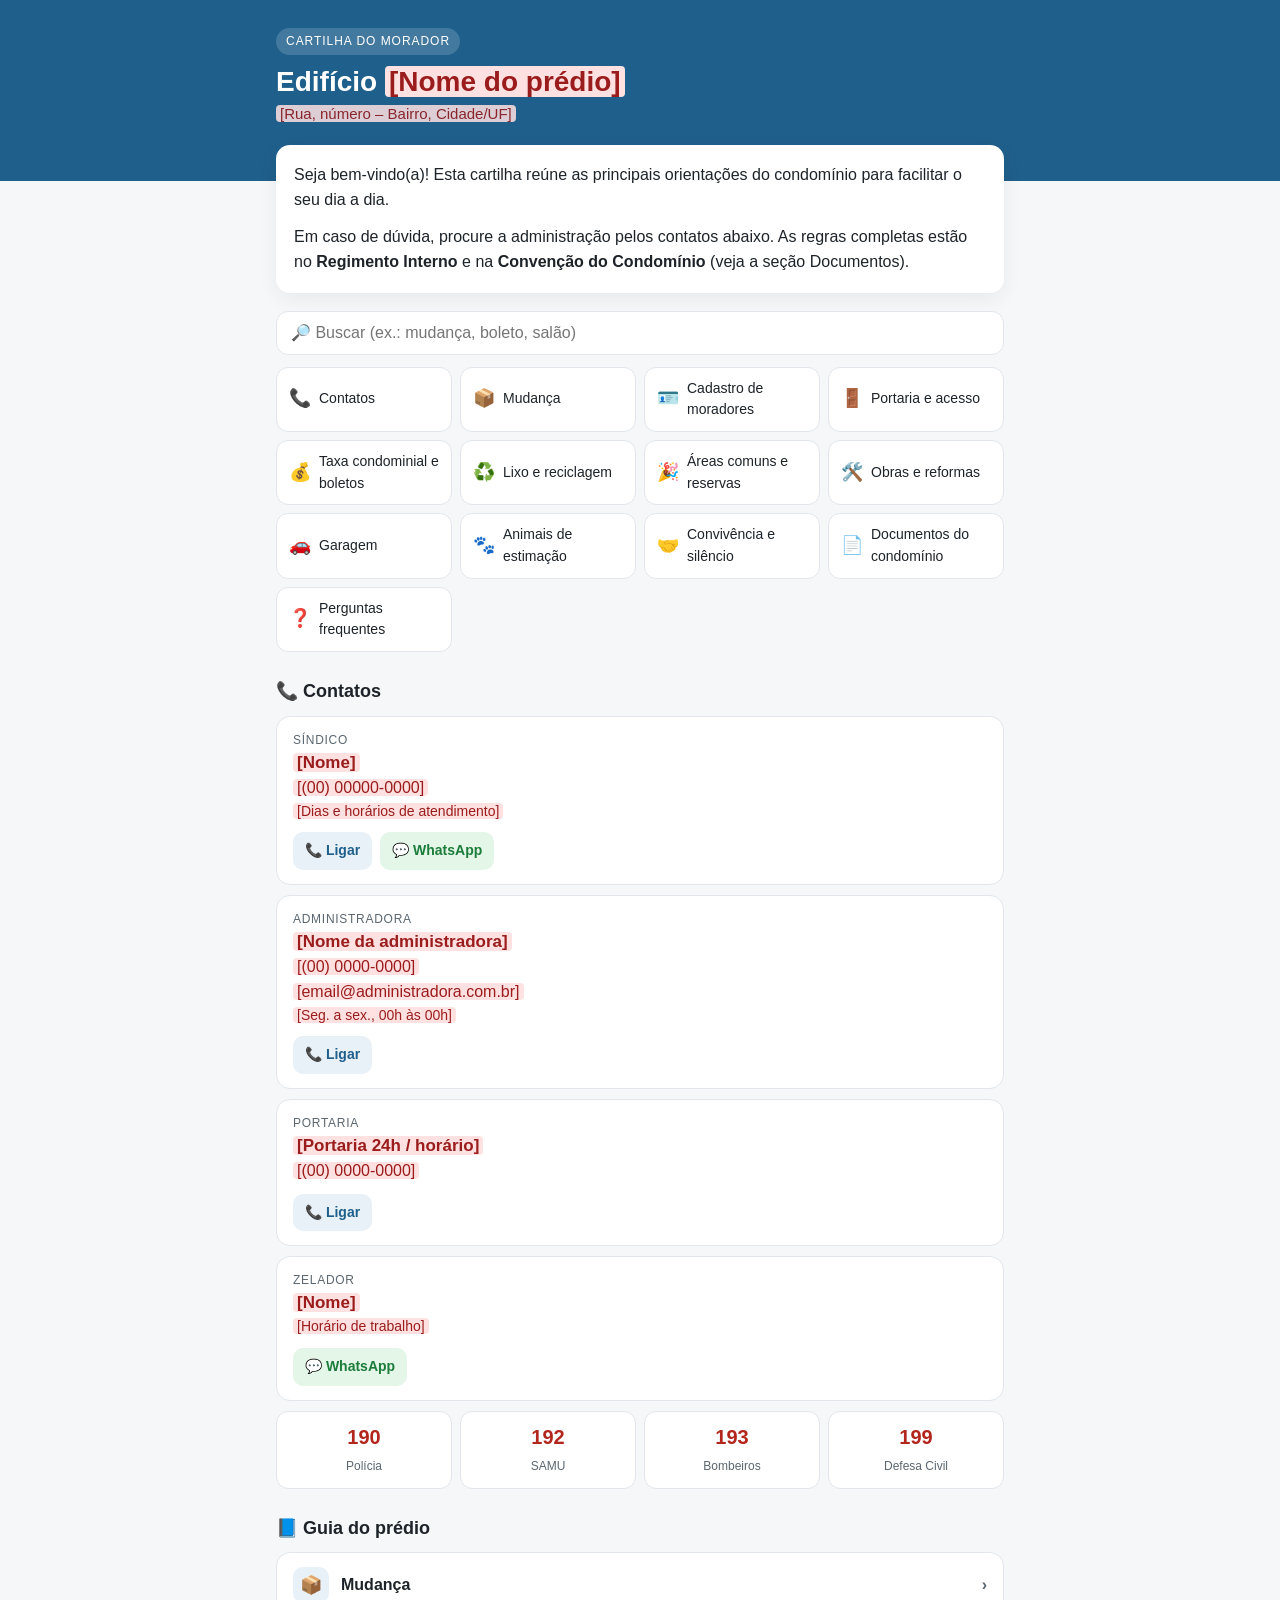
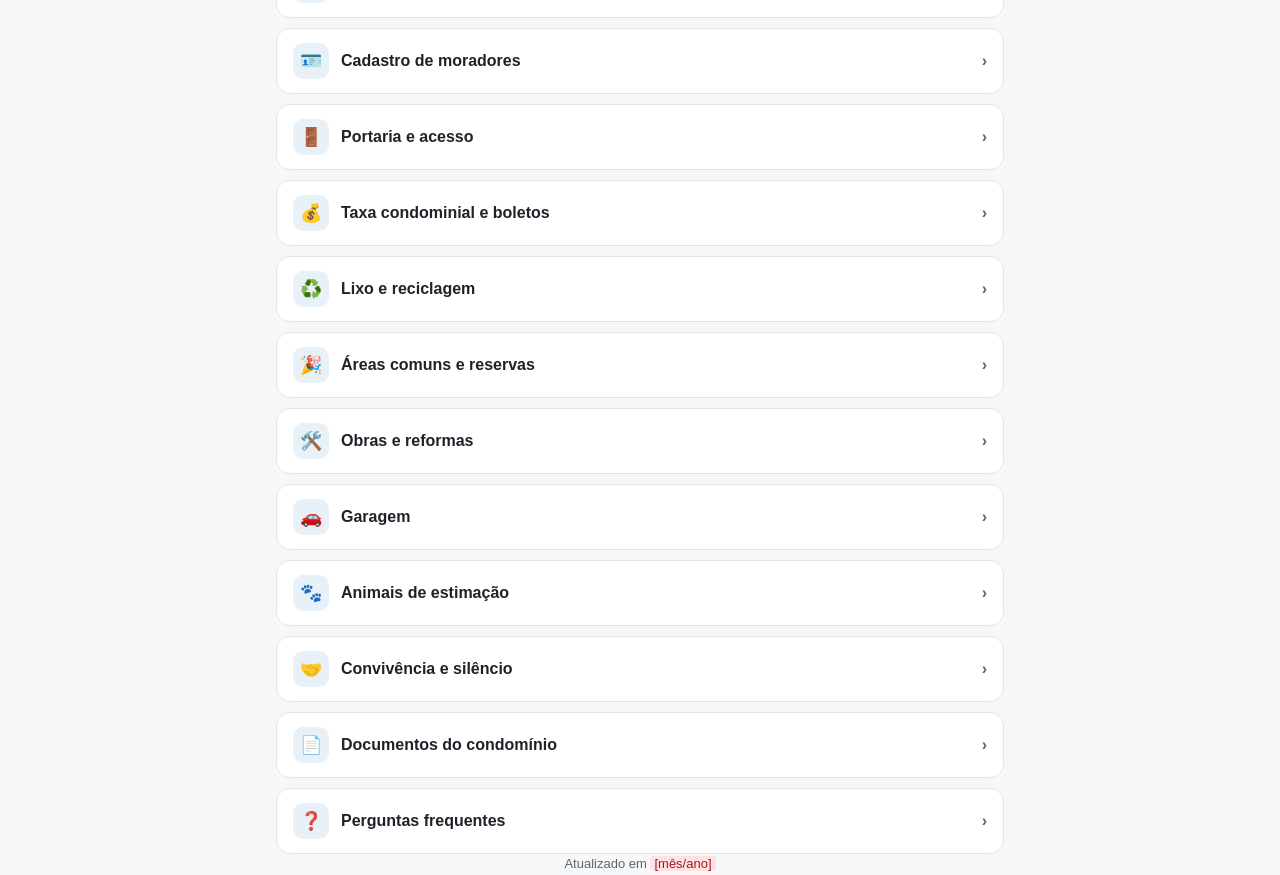
==== larcobaleno/index.html @ ea783a0e "Create index.html" ====
<!DOCTYPE html>
<html lang="pt-BR">
<head>
<meta charset="utf-8">
<meta name="viewport" content="width=device-width, initial-scale=1">
<meta name="robots" content="noindex">
<title>Cartilha do Morador</title>
<link rel="stylesheet" href="../assets/cartilha.css">
</head>
<body>

<header class="topo">
  <div class="wrap">
    <span class="selo">Cartilha do Morador</span>
    <h1 id="predio"></h1>
    <p class="endereco" id="endereco"></p>
  </div>
</header>

<main class="wrap">
  <section class="boas-vindas" id="boas-vindas"></section>

  <div class="busca">
    <input id="campo-busca" type="search" placeholder="🔎 Buscar (ex.: mudança, boleto, salão)" aria-label="Buscar na cartilha">
  </div>

  <nav class="atalhos" id="atalhos"></nav>

  <h2 class="titulo-bloco" id="contatos">📞 Contatos</h2>
  <div class="contatos" id="lista-contatos"></div>
  <div class="emergencia" id="emergencia"></div>

  <h2 class="titulo-bloco">📘 Guia do prédio</h2>
  <div class="secoes" id="secoes"></div>
  <p class="vazio" id="vazio">Nada encontrado. Fale com a administração pelos contatos acima.</p>
</main>

<footer class="wrap">
  Atualizado em <span id="atualizado"></span>
</footer>

<script>
/* =====================================================================
   CONTEÚDO DA CARTILHA — edite só esta parte.
   - Tudo entre [colchetes] aparece destacado em vermelho até ser preenchido.
   - Use *texto* para negrito.
   - Para remover um item, apague a linha inteira (incluindo a vírgula).
   - Para remover uma seção, apague o bloco { ... } dela.
   ===================================================================== */
window.CARTILHA = {
  predio: "Edifício [Nome do prédio]",
  endereco: "[Rua, número – Bairro, Cidade/UF]",
  atualizadoEm: "[mês/ano]",

  boasVindas: [
    "Seja bem-vindo(a)! Esta cartilha reúne as principais orientações do condomínio para facilitar o seu dia a dia.",
    "Em caso de dúvida, procure a administração pelos contatos abaixo. As regras completas estão no *Regimento Interno* e na *Convenção do Condomínio* (veja a seção Documentos)."
  ],

  contatos: [
    { funcao: "Síndico", nome: "[Nome]", telefone: "[(00) 00000-0000]", whatsapp: "[(00) 00000-0000]", email: "", horario: "[Dias e horários de atendimento]" },
    { funcao: "Administradora", nome: "[Nome da administradora]", telefone: "[(00) 0000-0000]", whatsapp: "", email: "[email@administradora.com.br]", horario: "[Seg. a sex., 00h às 00h]" },
    { funcao: "Portaria", nome: "[Portaria 24h / horário]", telefone: "[(00) 0000-0000]", whatsapp: "", email: "", horario: "" },
    { funcao: "Zelador", nome: "[Nome]", telefone: "", whatsapp: "[(00) 00000-0000]", email: "", horario: "[Horário de trabalho]" }
  ],

  emergencia: [
    { numero: "190", nome: "Polícia" },
    { numero: "192", nome: "SAMU" },
    { numero: "193", nome: "Bombeiros" },
    { numero: "199", nome: "Defesa Civil" }
  ],

  secoes: [
    {
      id: "mudanca", icone: "📦", titulo: "Mudança",
      itens: [
        "Agende com antecedência mínima de [X dias] pelo [canal: portaria / administradora / app].",
        "Dias e horários permitidos: [ex.: seg. a sáb., 00h às 00h].",
        "Elevador de uso: [qual elevador] — protegido com [mantas/capa] antes do início.",
        "Informe a placa do caminhão e os nomes dos carregadores à portaria."
      ],
      aviso: "[Taxa ou caução de mudança, se houver. Apague esta linha se não houver.]"
    },
    {
      id: "cadastro", icone: "🪪", titulo: "Cadastro de moradores",
      itens: [
        "Todo novo morador (proprietário ou inquilino) deve preencher a ficha de cadastro em até [X dias].",
        "Documentos solicitados: [ex.: RG/CPF de todos os moradores, contrato de locação, dados dos veículos].",
        "Entregar em: [portaria / e-mail / formulário online].",
        "Atualize o cadastro sempre que houver mudança de moradores, veículos ou contatos."
      ],
      links: [{ texto: "Ficha de cadastro", url: "[link do formulário]" }]
    },
    {
      id: "portaria", icone: "🚪", titulo: "Portaria e acesso",
      itens: [
        "Acesso de moradores: [tag / biometria / reconhecimento facial / chave].",
        "Visitantes: [como são anunciados e liberados].",
        "Prestadores de serviço: [autorização prévia, horários permitidos].",
        "Entregas e encomendas: [onde ficam e como retirar].",
        "Perda de tag/controle: [como solicitar segunda via e valor]."
      ]
    },
    {
      id: "taxa", icone: "💰", titulo: "Taxa condominial e boletos",
      itens: [
        "Vencimento: todo dia [00].",
        "O boleto é enviado por [e-mail / app / impresso na portaria].",
        "Segunda via: [site/app da administradora ou contato].",
        "Em caso de locação, combine com o proprietário quem paga cada despesa."
      ],
      aviso: "[Multa e juros por atraso conforme a convenção — confirme os percentuais.]"
    },
    {
      id: "lixo", icone: "♻️", titulo: "Lixo e reciclagem",
      itens: [
        "Lixo orgânico: [onde descartar e horários].",
        "Recicláveis: [local e separação].",
        "Itens grandes (móveis, entulho): [orientação — não deixar nas áreas comuns].",
        "Óleo de cozinha, pilhas e eletrônicos: [ponto de descarte, se houver]."
      ]
    },
    {
      id: "areas-comuns", icone: "🎉", titulo: "Áreas comuns e reservas",
      itens: [
        "Salão de festas: reserva por [canal], com [X dias] de antecedência. Taxa: [valor ou 'sem taxa'].",
        "Churrasqueira: [regras de reserva e uso].",
        "Academia / piscina: [horários e regras].",
        "Limite de convidados: [número], com lista entregue à portaria.",
        "Horário de encerramento de eventos: [00h]."
      ]
    },
    {
      id: "obras", icone: "🛠️", titulo: "Obras e reformas",
      itens: [
        "Comunique a administração *antes* de iniciar qualquer obra.",
        "Pela norma ABNT NBR 16280, reformas que possam afetar a estrutura, as instalações ou a segurança da edificação exigem plano de reforma com responsável técnico (ART ou RRT).",
        "Horários permitidos para obras com barulho: [ex.: seg. a sex., 00h às 00h; sáb., 00h às 00h].",
        "Retirada de entulho: [como e onde]."
      ]
    },
    {
      id: "garagem", icone: "🚗", titulo: "Garagem",
      itens: [
        "Vagas: [demarcadas / livres / por sorteio].",
        "Cadastre seus veículos na administração.",
        "Não é permitido [ex.: guardar objetos na vaga, lavar veículos — confira o regimento].",
        "Bicicletário: [local e regras]."
      ]
    },
    {
      id: "animais", icone: "🐾", titulo: "Animais de estimação",
      itens: [
        "Circulação nas áreas comuns: [no colo / com guia / pelo elevador de serviço].",
        "Recolha sempre os dejetos do animal.",
        "[Outras regras do regimento sobre animais.]"
      ]
    },
    {
      id: "convivencia", icone: "🤝", titulo: "Convivência e silêncio",
      itens: [
        "Horário de silêncio: [00h às 00h].",
        "Não é permitido estender roupas ou objetos nas janelas e sacadas [confirme no regimento].",
        "Reclamações e sugestões: [canal oficial — livro de ocorrências, app, e-mail]."
      ]
    },
    {
      id: "documentos", icone: "📄", titulo: "Documentos do condomínio",
      itens: [
        "As regras completas estão nos documentos abaixo. Em caso de divergência, valem a Convenção e o Regimento Interno."
      ],
      links: [
        { texto: "Regimento Interno", url: "[link do PDF]" },
        { texto: "Convenção do Condomínio", url: "[link do PDF]" }
      ]
    },
    {
      id: "faq", icone: "❓", titulo: "Perguntas frequentes",
      itens: [
        "*Perdi meu boleto, o que faço?* [resposta]",
        "*Como libero a entrada de um prestador?* [resposta]",
        "*Onde vejo os avisos do condomínio?* [mural / grupo / app]"
      ]
    }
  ]
};
</script>
<script src="../assets/secoes-comuns.js"></script>
<script src="../assets/cartilha.js"></script>
</body>
</html>
---- assets/cartilha.css ----
:root {
  --cor: #1f5f8b;          /* cor principal — troque se quiser a identidade da empresa */
  --cor-clara: #e8f1f8;
  --texto: #1d2329;
  --texto-suave: #5b6670;
  --fundo: #f6f7f9;
  --cartao: #ffffff;
  --borda: #e2e6ea;
  --alerta: #fff4d6;
  --alerta-borda: #e9c46a;
  --raio: 14px;
}

* { box-sizing: border-box; }

html { scroll-behavior: smooth; }

body {
  margin: 0;
  font-family: -apple-system, BlinkMacSystemFont, "Segoe UI", Roboto, "Helvetica Neue", Arial, sans-serif;
  background: var(--fundo);
  color: var(--texto);
  line-height: 1.55;
  font-size: 16px;
  -webkit-text-size-adjust: 100%;
}

.wrap { max-width: 760px; margin: 0 auto; padding: 0 16px; }

/* Cabeçalho */
header.topo {
  background: var(--cor);
  color: #fff;
  padding: 28px 0 56px;
}
.topo .selo {
  display: inline-block;
  font-size: 12px;
  letter-spacing: .08em;
  text-transform: uppercase;
  background: rgba(255,255,255,.16);
  padding: 4px 10px;
  border-radius: 999px;
}
.topo h1 { margin: 10px 0 4px; font-size: 28px; line-height: 1.2; }
.topo .endereco { margin: 0; opacity: .85; font-size: 15px; }

/* Boas-vindas */
.boas-vindas {
  background: var(--cartao);
  border-radius: var(--raio);
  padding: 18px 18px 6px;
  margin-top: -36px;
  box-shadow: 0 6px 20px rgba(0,0,0,.06);
}
.boas-vindas p { margin: 0 0 12px; }

/* Busca */
.busca { margin: 18px 0 8px; }
.busca input {
  width: 100%;
  font-size: 16px;
  padding: 12px 14px;
  border: 1px solid var(--borda);
  border-radius: 12px;
  background: var(--cartao);
}
.busca input:focus { outline: 2px solid var(--cor); border-color: transparent; }

/* Atalhos */
.atalhos {
  display: grid;
  grid-template-columns: repeat(auto-fill, minmax(150px, 1fr));
  gap: 8px;
  margin: 12px 0 20px;
}
.atalhos a {
  display: flex; align-items: center; gap: 8px;
  background: var(--cartao);
  border: 1px solid var(--borda);
  border-radius: 12px;
  padding: 10px 12px;
  color: var(--texto);
  text-decoration: none;
  font-size: 14px;
}
.atalhos a:active { background: var(--cor-clara); }
.atalhos .ic { font-size: 18px; }

h2.titulo-bloco { font-size: 18px; margin: 26px 0 10px; }

/* Contatos */
.contatos { display: grid; gap: 10px; }
.contato {
  background: var(--cartao);
  border: 1px solid var(--borda);
  border-radius: var(--raio);
  padding: 14px 16px;
}
.contato .funcao { font-size: 12px; text-transform: uppercase; letter-spacing: .06em; color: var(--texto-suave); }
.contato .nome { font-weight: 600; font-size: 17px; }
.contato .horario { font-size: 14px; color: var(--texto-suave); }
.contato .acoes { display: flex; flex-wrap: wrap; gap: 8px; margin-top: 10px; }
.btn {
  display: inline-flex; align-items: center; gap: 6px;
  padding: 8px 12px;
  border-radius: 10px;
  background: var(--cor-clara);
  color: var(--cor);
  font-weight: 600;
  font-size: 14px;
  text-decoration: none;
}
.btn.whats { background: #e3f6e8; color: #1c7c3a; }

.emergencia {
  display: grid; grid-template-columns: repeat(4, 1fr); gap: 8px; margin-top: 10px;
}
.emergencia a {
  text-align: center;
  background: var(--cartao);
  border: 1px solid var(--borda);
  border-radius: 12px;
  padding: 10px 4px;
  text-decoration: none;
  color: var(--texto);
}
.emergencia strong { display: block; font-size: 20px; color: #b3261e; }
.emergencia span { font-size: 12px; color: var(--texto-suave); }

/* Seções (acordeão) */
.secoes { display: grid; gap: 10px; }
details.secao {
  background: var(--cartao);
  border: 1px solid var(--borda);
  border-radius: var(--raio);
  overflow: hidden;
}
details.secao summary {
  list-style: none;
  cursor: pointer;
  padding: 14px 16px;
  display: flex; align-items: center; gap: 12px;
  font-weight: 600;
  font-size: 16px;
}
details.secao summary::-webkit-details-marker { display: none; }
details.secao summary .ic {
  width: 36px; height: 36px; flex: 0 0 36px;
  display: grid; place-items: center;
  background: var(--cor-clara);
  border-radius: 10px;
  font-size: 18px;
}
details.secao summary .seta { margin-left: auto; transition: transform .2s; color: var(--texto-suave); }
details.secao[open] summary .seta { transform: rotate(90deg); }
.secao .corpo { padding: 0 16px 14px 64px; }
.secao .corpo ul { margin: 0; padding-left: 18px; }
.secao .corpo li { margin-bottom: 6px; }
.secao .aviso {
  background: var(--alerta);
  border-left: 4px solid var(--alerta-borda);
  padding: 10px 12px;
  border-radius: 8px;
  margin-top: 10px;
  font-size: 15px;
}
.secao .links { margin-top: 10px; display: flex; flex-wrap: wrap; gap: 8px; }

/* Campos ainda não preenchidos */
mark.ph {
  background: #ffe1e1;
  color: #9b1c1c;
  padding: 0 4px;
  border-radius: 4px;
}

.vazio { color: var(--texto-suave); text-align: center; padding: 20px; display: none; }

footer {
  margin: 32px 0 40px;
  text-align: center;
  font-size: 13px;
  color: var(--texto-suave);
}

@media (max-width: 420px) {
  .secao .corpo { padding-left: 16px; }
  .emergencia { grid-template-columns: repeat(2, 1fr); }
}

@media print {
  body { background: #fff; }
  header.topo { background: #fff; color: #000; padding: 0; }
  .busca, .atalhos { display: none; }
  details.secao { break-inside: avoid; }
  .secao .corpo { padding-left: 16px; }
}
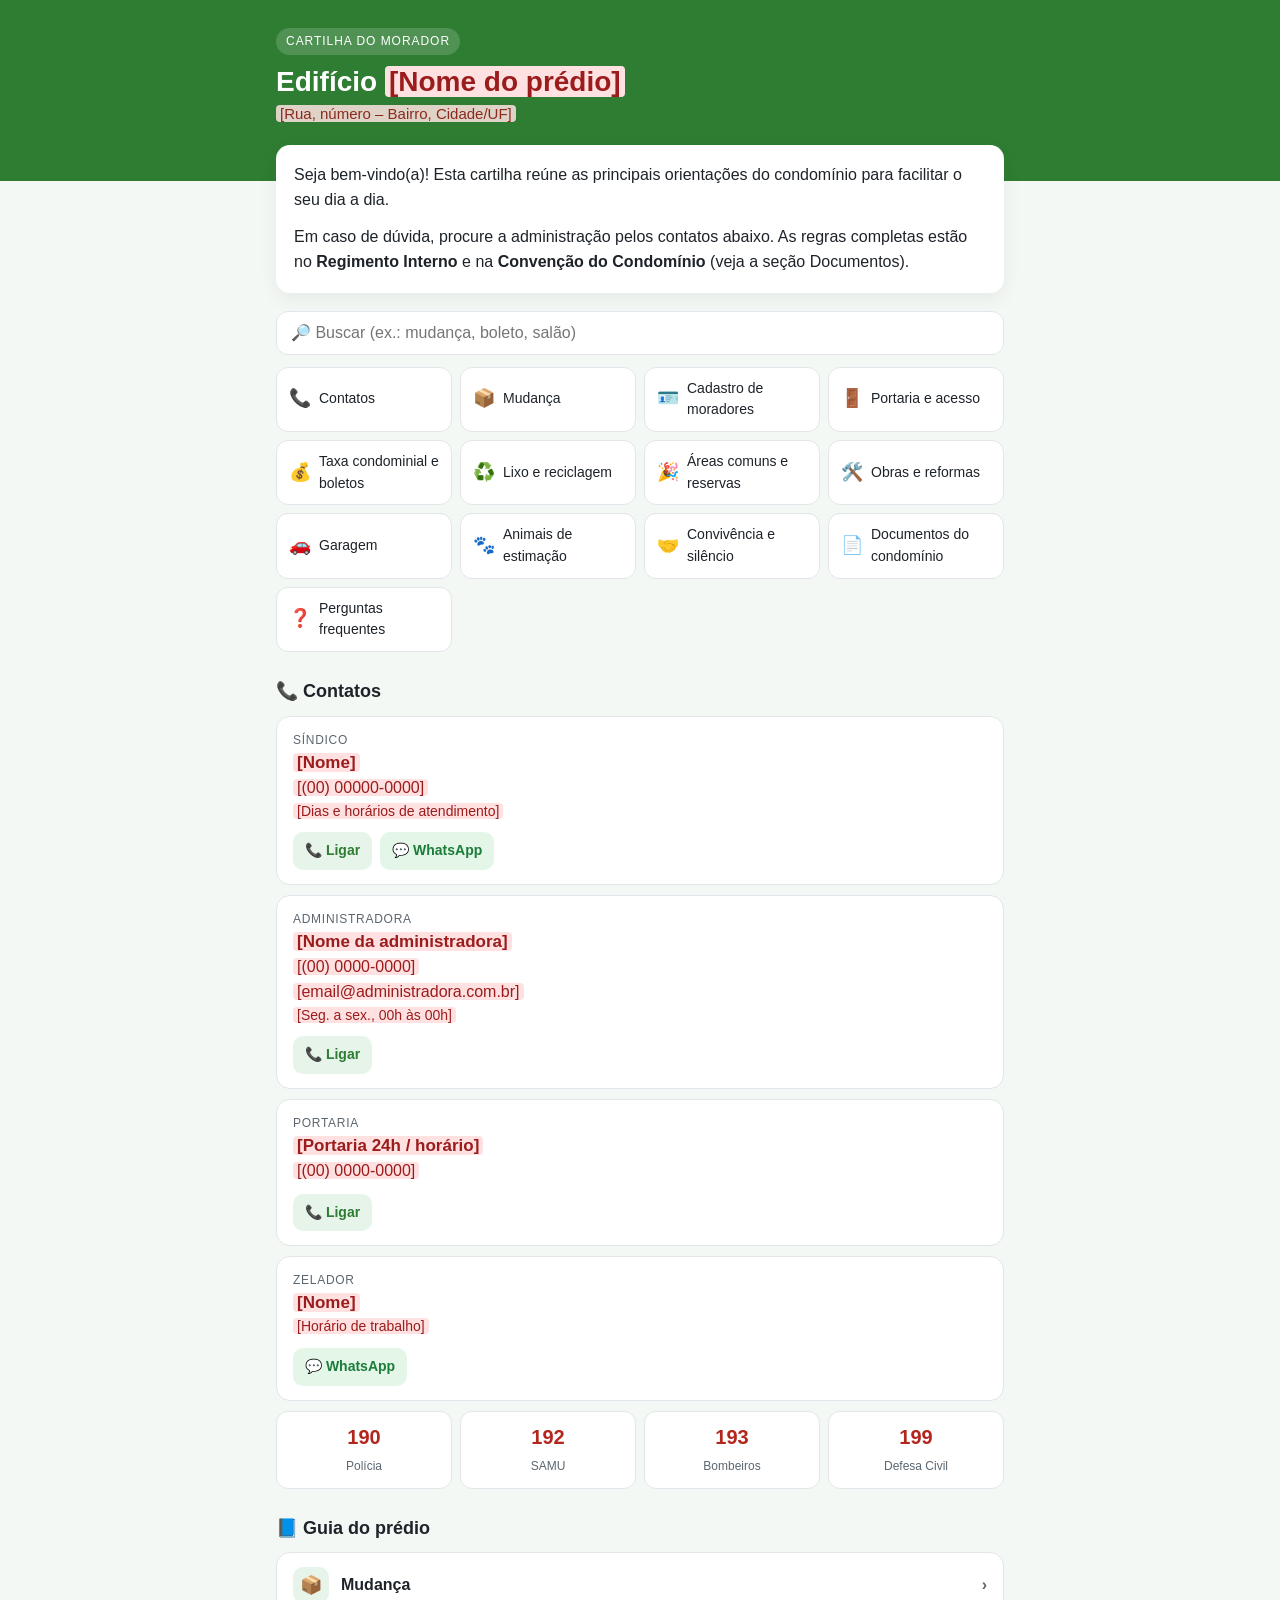
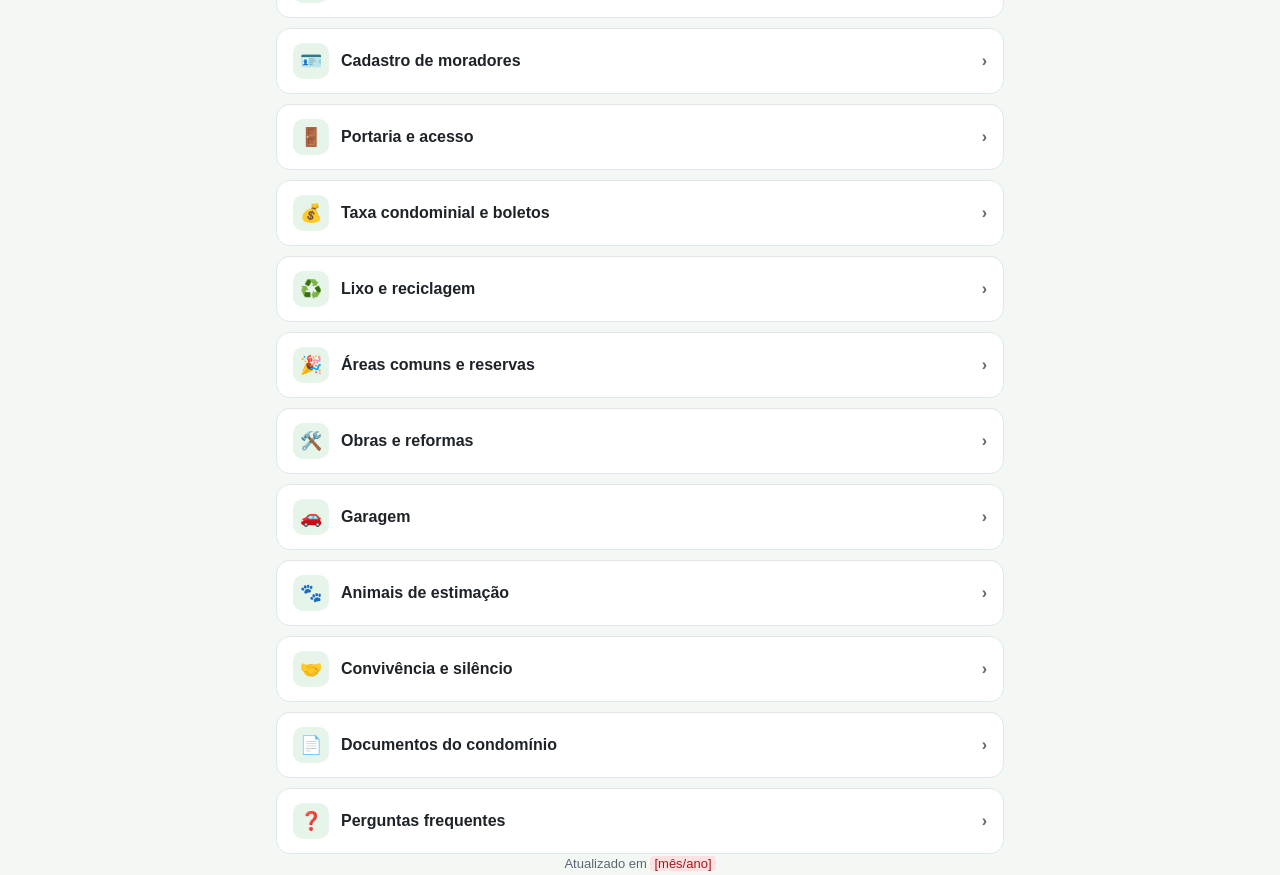
==== commit fb80e29d: "Update index.html" ====
--- a/larcobaleno/index.html
+++ b/larcobaleno/index.html
@@ -6,6 +6,13 @@
 <meta name="robots" content="noindex">
 <title>Cartilha do Morador</title>
 <link rel="stylesheet" href="../assets/cartilha.css">
+<style>
+  :root {
+    --cor: #2e7d32;
+    --cor-clara: #e6f4ea;
+    --fundo: #f3f8f4;
+  }
+</style>
 </head>
 <body>
 
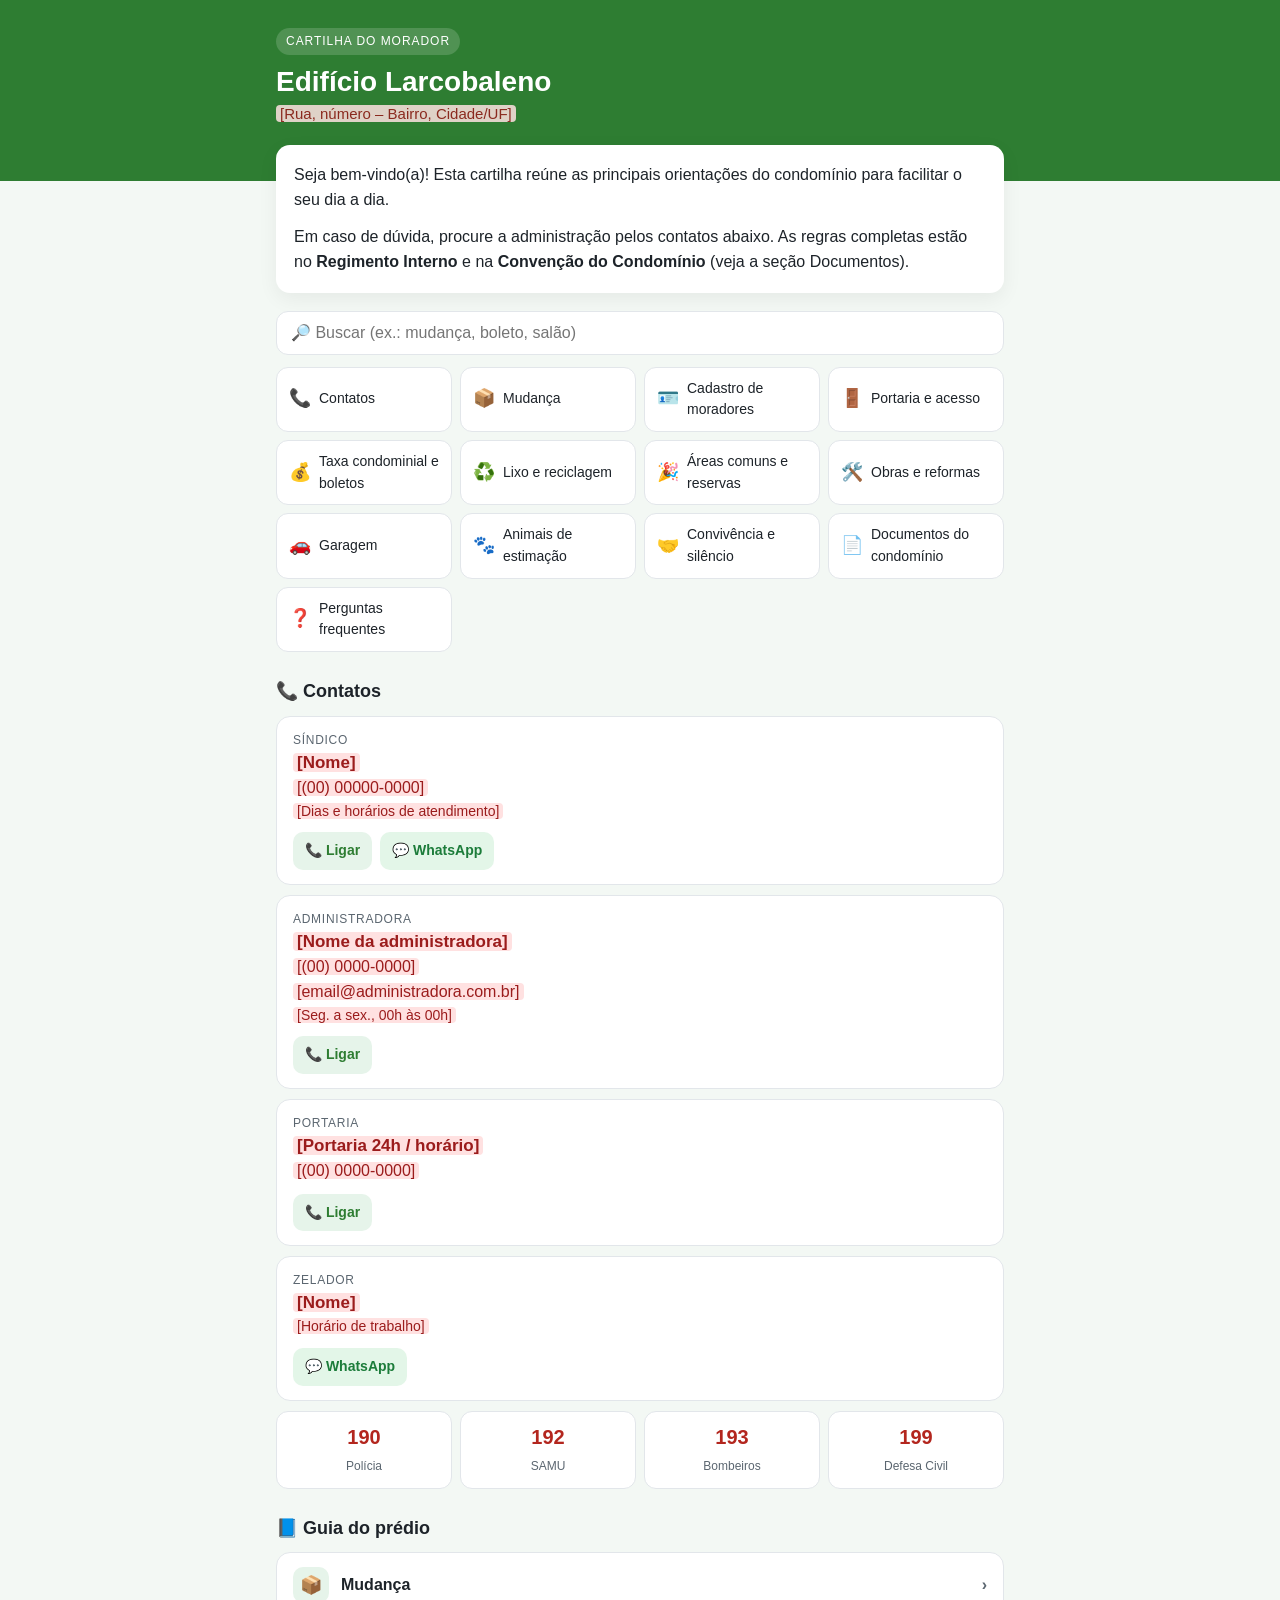
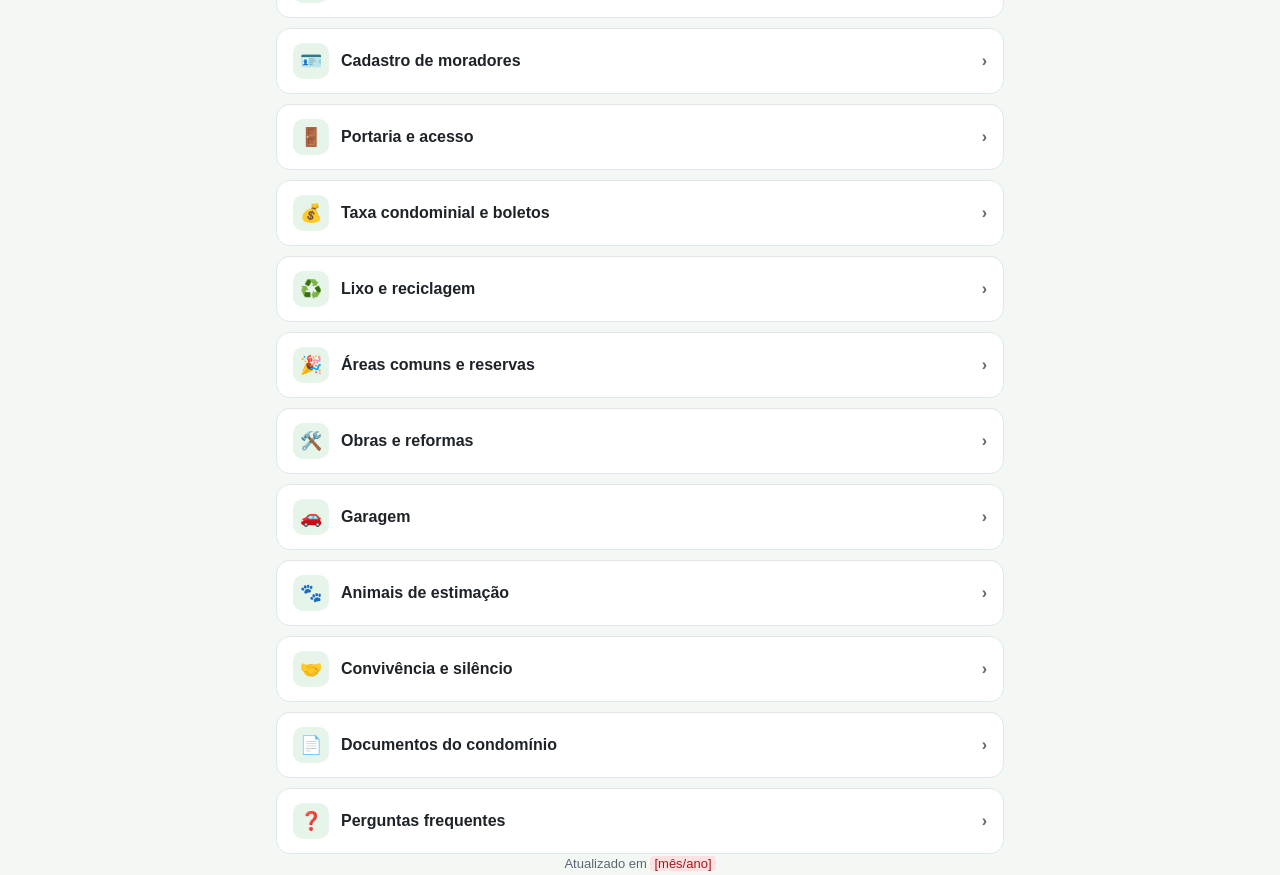
==== commit 1decff41: "Update index.html" ====
--- a/larcobaleno/index.html
+++ b/larcobaleno/index.html
@@ -55,7 +55,7 @@
    - Para remover uma seção, apague o bloco { ... } dela.
    ===================================================================== */
 window.CARTILHA = {
-  predio: "Edifício [Nome do prédio]",
+  predio: "Edifício Larcobaleno",
   endereco: "[Rua, número – Bairro, Cidade/UF]",
   atualizadoEm: "[mês/ano]",
 
